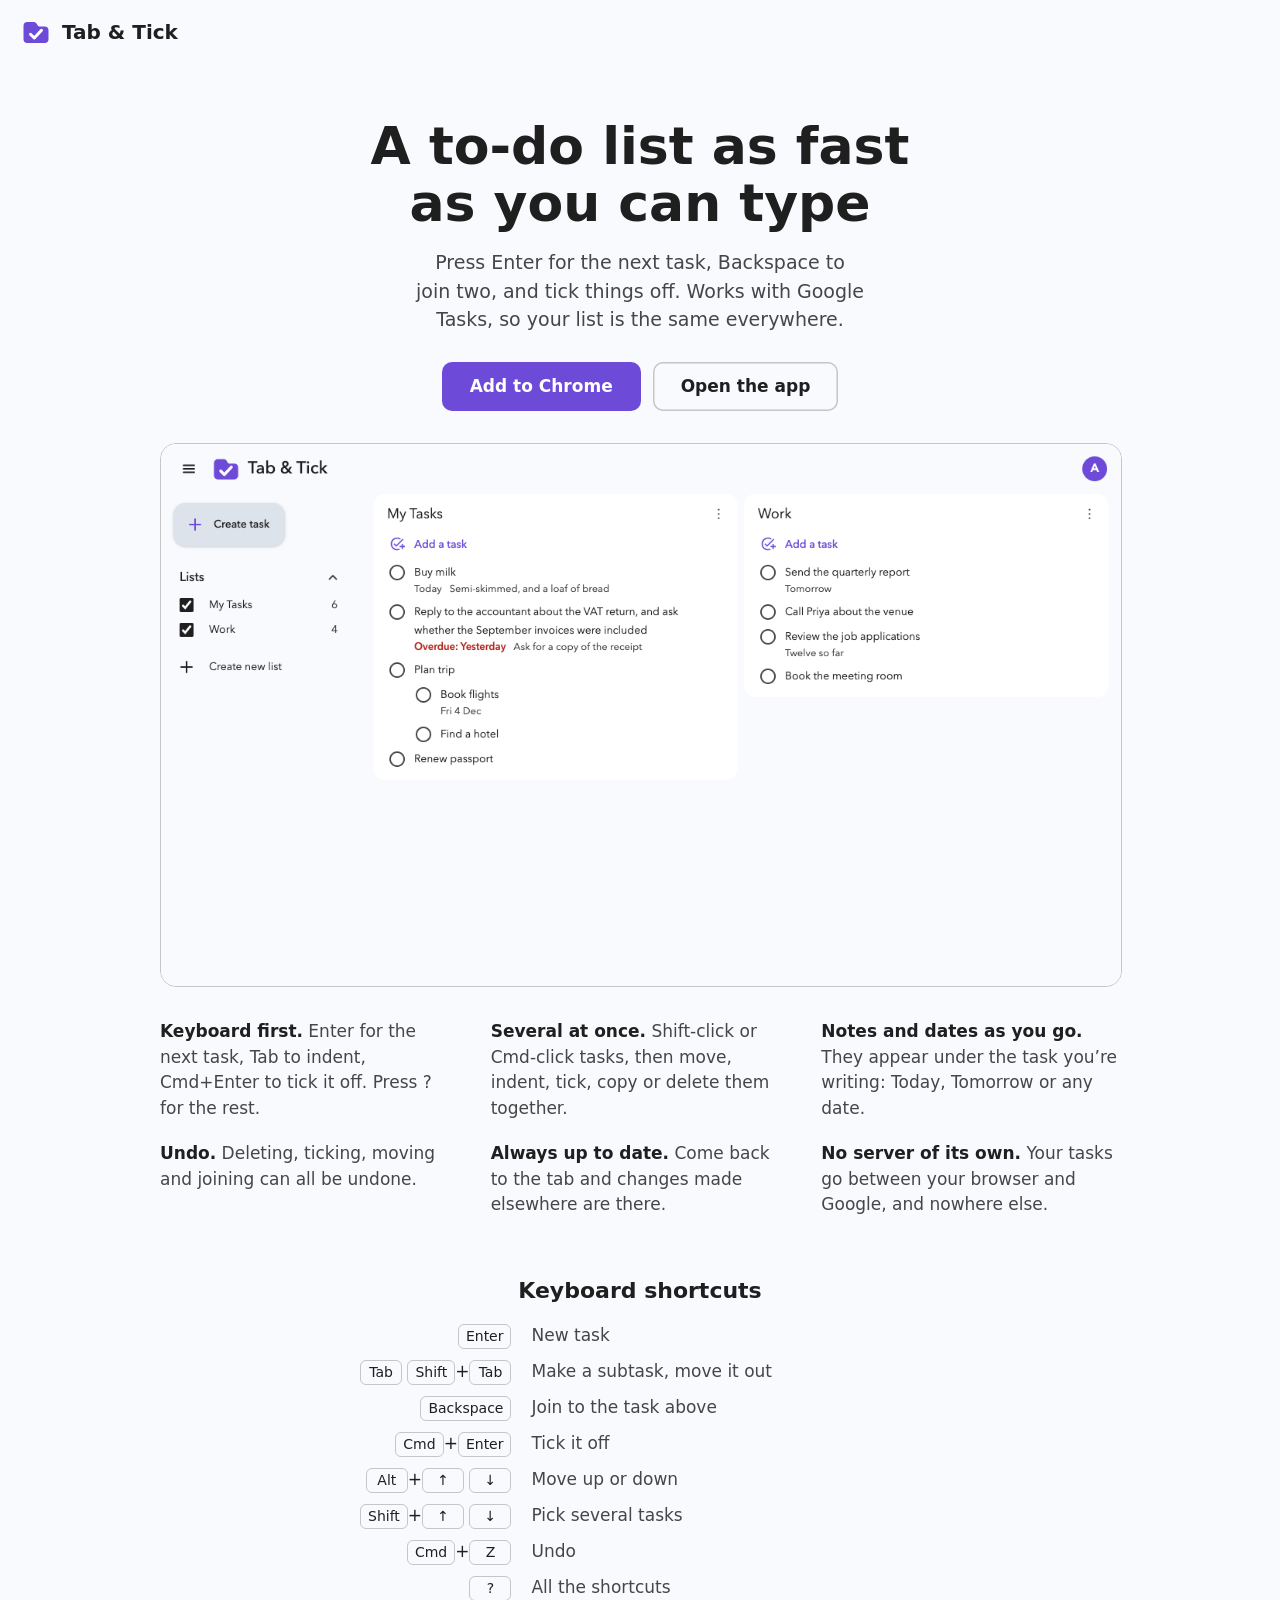
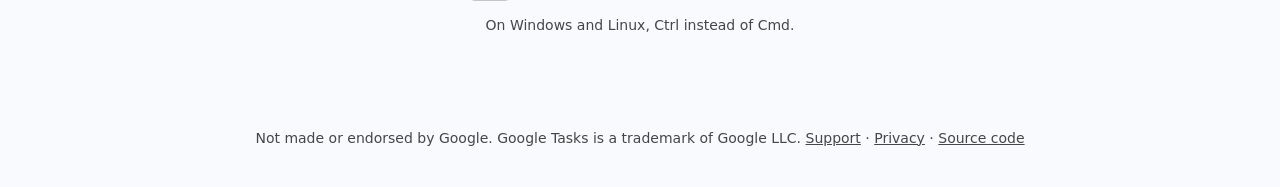
==== index.html @ 97f2c248 "A support page: how to get in touch, and answers to common questions Co-Authored-By: Claude Opus 5.5" ====
<!doctype html>
<html lang="en">
  <head>
    <meta charset="utf-8">
    <title>Tab &amp; Tick: a fast to-do list</title>
    <meta name="viewport" content="width=device-width, initial-scale=1">
    <meta name="description" content="A fast to-do list you can run from the keyboard. Works with Google Tasks.">
    <!-- Proves ownership to Google Search Console. Keep it. -->
    <meta name="google-site-verification" content="Df_vPnJvRmPOGxXecDVwT7oeNh7i-RAm7TPY_BLxTz4" />
    <!-- How a shared link looks in chats and on social sites -->
    <meta property="og:type" content="website">
    <meta property="og:site_name" content="Tab &amp; Tick">
    <meta property="og:title" content="Tab &amp; Tick: a fast to-do list">
    <meta property="og:description" content="A fast to-do list you can run from the keyboard, in your new tab. Works with Google Tasks.">
    <meta property="og:url" content="https://tabandtick.github.io/">
    <meta property="og:image" content="https://tabandtick.github.io/img/og.png">
    <meta property="og:image:width" content="1200">
    <meta property="og:image:height" content="630">
    <meta property="og:image:alt" content="Tab &amp; Tick: a to-do list as fast as you can type, beside a picture of the app.">
    <meta name="twitter:card" content="summary_large_image">
    <link rel="icon" href="icons/icon-32.png" type="image/png">
    <link rel="stylesheet" href="style.css">
  </head>
  <body>
    <header>
      <img src="icons/logo.svg" width="32" height="32" alt="">
      <span>Tab &amp; Tick</span>
    </header>

    <main>
      <h1>A to-do list as fast as you can type</h1>
      <p class="lead">Press Enter for the next task, Backspace to join two, and tick things off. Works with Google Tasks, so your list is the same everywhere.</p>
      <p class="actions"><a class="button" href="https://chromewebstore.google.com/detail/tab-tick/amidicalcieolbecimlogomhnokopigp">Add to Chrome</a> <a class="button secondary" href="/app/">Open the app</a></p>

      <!-- Light or dark to match, playing unless motion is reduced; otherwise the first frame -->
      <div class="demo">
        <video class="shot light" src="img/demo-light.mp4" poster="img/demo-light-poster.png" width="1240" height="700" muted loop playsinline preload="metadata"
          aria-label="Typing a task, pressing Enter for the next, Tab to make it a subtask, then picking two and ticking them off together."></video>
        <video class="shot dark" src="img/demo-dark.mp4" poster="img/demo-dark-poster.png" width="1240" height="700" muted loop playsinline preload="metadata"
          aria-label="Typing a task, pressing Enter for the next, Tab to make it a subtask, then picking two and ticking them off together."></video>
      </div>
      <script>
        if (!matchMedia('(prefers-reduced-motion: reduce)').matches) {
          document.querySelectorAll('.demo video').forEach(function (video) {
            if (video.offsetParent) video.play().catch(function () {});
          });
        }
      </script>

      <ul>
        <li><strong>Keyboard first.</strong> Enter for the next task, Tab to indent, Cmd+Enter to tick it off. Press ? for the rest.</li>
        <li><strong>Several at once.</strong> Shift-click or Cmd-click tasks, then move, indent, tick, copy or delete them together.</li>
        <li><strong>Notes and dates as you go.</strong> They appear under the task you&rsquo;re writing: Today, Tomorrow or any date.</li>
        <li><strong>Undo.</strong> Deleting, ticking, moving and joining can all be undone.</li>
        <li><strong>Always up to date.</strong> Come back to the tab and changes made elsewhere are there.</li>
        <li><strong>No server of its own.</strong> Your tasks go between your browser and Google, and nowhere else.</li>
      </ul>

      <section class="keys">
        <h2>Keyboard shortcuts</h2>
        <dl>
          <dt><kbd>Enter</kbd></dt><dd>New task</dd>
          <dt><kbd>Tab</kbd> <kbd>Shift</kbd>+<kbd>Tab</kbd></dt><dd>Make a subtask, move it out</dd>
          <dt><kbd>Backspace</kbd></dt><dd>Join to the task above</dd>
          <dt><kbd>Cmd</kbd>+<kbd>Enter</kbd></dt><dd>Tick it off</dd>
          <dt><kbd>Alt</kbd>+<kbd>&uarr;</kbd> <kbd>&darr;</kbd></dt><dd>Move up or down</dd>
          <dt><kbd>Shift</kbd>+<kbd>&uarr;</kbd> <kbd>&darr;</kbd></dt><dd>Pick several tasks</dd>
          <dt><kbd>Cmd</kbd>+<kbd>Z</kbd></dt><dd>Undo</dd>
          <dt><kbd>?</kbd></dt><dd>All the shortcuts</dd>
        </dl>
        <p>On Windows and Linux, Ctrl instead of Cmd.</p>
      </section>
    </main>

    <footer>
      <p>Not made or endorsed by Google. Google Tasks is a trademark of Google LLC. <a href="/support/">Support</a> &middot; <a href="/privacy/">Privacy</a> &middot; <a href="https://github.com/tabandtick/app">Source code</a></p>
    </footer>
  </body>
</html>
---- style.css ----
:root {
  --page: #f8fafd;
  --text: #1f1f1f;
  --muted: #444746;
  --line: #c4c7c5;
  --accent: #6d4bd8;
  --on-accent: #fff;
  color-scheme: light dark;
}

@media (prefers-color-scheme: dark) {
  :root {
    --page: #1b1b1b;
    --text: #e3e3e3;
    --muted: #c4c7c5;
    --line: #444746;
    --accent: #bea8fa;
    --on-accent: #131314;
  }
}

body {
  margin: 0;
  background: var(--page);
  color: var(--text);
  font: 17px/1.5 "Avenir Next", Avenir, "Segoe UI", system-ui, sans-serif;
}

header {
  display: flex;
  align-items: center;
  gap: 10px;
  padding: 16px 20px;
  font-size: 20px;
  font-weight: 600;
}

main {
  max-width: 960px;
  margin: 0 auto;
  padding: 6vh 20px 40px;
  text-align: center;
}

h1 {
  margin: 0 0 16px;
  font-size: clamp(32px, 6vw, 52px);
  line-height: 1.1;
  text-wrap: balance;
}

.lead {
  max-width: 600px;
  margin: 0 auto 28px;
  color: var(--muted);
  font-size: 19px;
  text-wrap: balance;
}

.button {
  display: inline-block;
  padding: 12px 28px;
  border-radius: 10px;
  background: var(--accent);
  color: var(--on-accent);
  font-weight: 600;
  text-decoration: none;
}

.actions {
  display: flex;
  flex-wrap: wrap;
  justify-content: center;
  gap: 12px;
}

.button.secondary {
  background: none;
  color: var(--text);
  box-shadow: inset 0 0 0 1.5px var(--line);
}

.button:focus-visible {
  outline: 2px solid var(--text);
  outline-offset: 3px;
}

.demo .dark {
  display: none;
}

@media (prefers-color-scheme: dark) {
  .demo .light {
    display: none;
  }

  .demo .dark {
    display: block;
  }
}

.shot {
  display: block;
  width: 100%;
  height: auto;
  margin: 32px 0;
  border: 1px solid var(--line);
  border-radius: 16px;
}

ul {
  display: grid;
  grid-template-columns: repeat(auto-fit, minmax(280px, 1fr));
  gap: 20px 32px;
  margin: 0;
  padding: 0;
  list-style: none;
  text-align: left;
}

li {
  color: var(--muted);
}

strong {
  color: var(--text);
}

.keys {
  max-width: 560px;
  margin: 56px auto 0;
}

.keys h2 {
  margin: 0 0 16px;
  font-size: 22px;
}

.keys dl {
  display: grid;
  grid-template-columns: max-content 1fr;
  gap: 10px 20px;
  margin: 0;
  text-align: left;
}

.keys dt {
  text-align: right;
  white-space: nowrap;
}

.keys dd {
  margin: 0;
  color: var(--muted);
}

.keys p {
  color: var(--muted);
  font-size: 14px;
}

kbd {
  display: inline-block;
  min-width: 26px;
  padding: 1px 7px;
  border: 1px solid var(--line);
  border-radius: 6px;
  font: inherit;
  font-size: 14px;
  text-align: center;
}

footer {
  padding: 24px 20px;
  color: var(--muted);
  font-size: 14px;
  text-align: center;
}

footer a {
  color: inherit;
}

.home {
  display: flex;
  align-items: center;
  gap: 10px;
  color: inherit;
  text-decoration: none;
}

.text {
  max-width: 680px;
  text-align: left;
}

.text h2 {
  margin: 28px 0 6px;
  font-size: 20px;
}

.text p {
  margin: 0 0 12px;
}

.text a {
  color: var(--accent);
}

.text .plain {
  display: block;
  margin: 0 0 12px;
  padding-left: 20px;
  list-style: disc;
}

.text li {
  color: inherit;
}
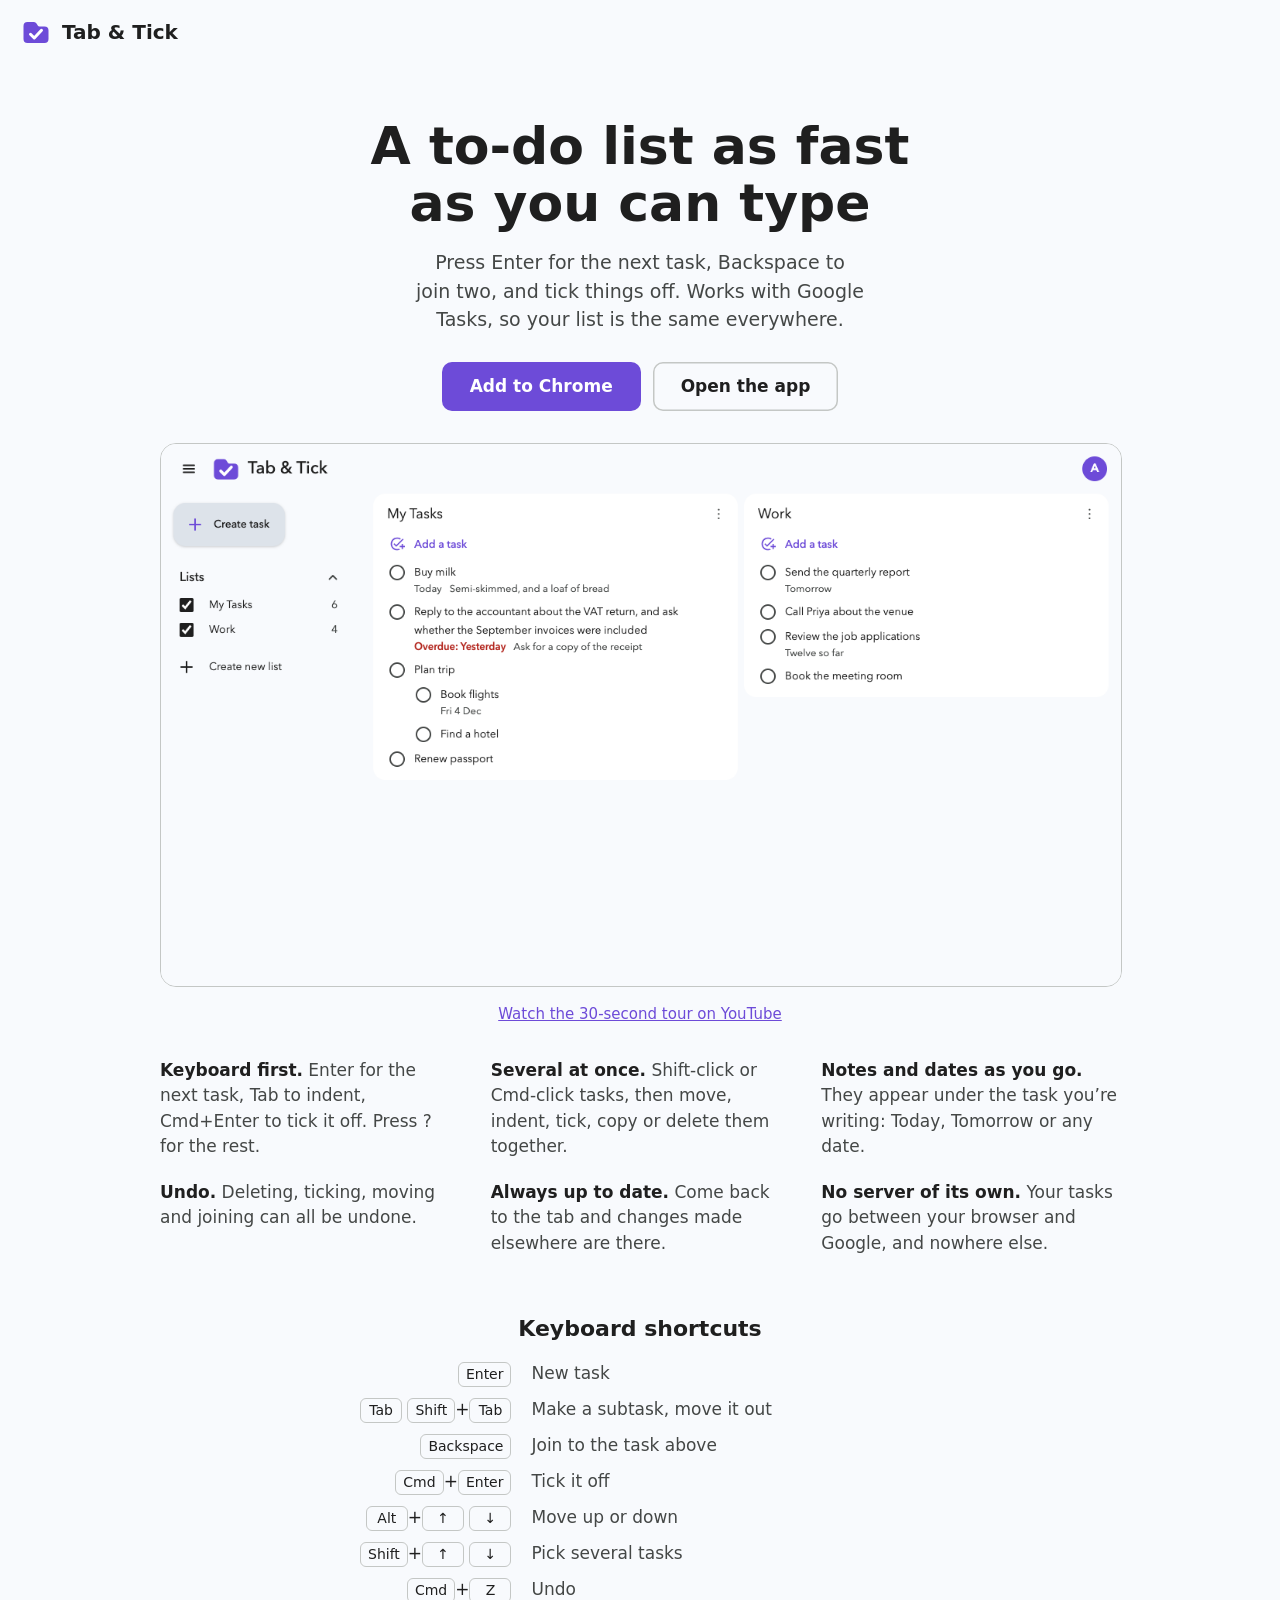
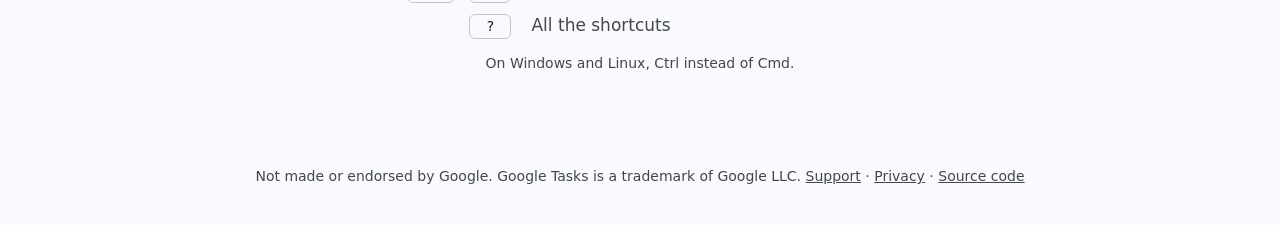
==== commit e4a5b1a3: "Link to the 30-second tour on YouTube Co-Authored-By: Claude Opus 5.5 <noreply@anthropic.com>" ====
--- a/index.html
+++ b/index.html
@@ -39,6 +39,7 @@
         <video class="shot dark" src="img/demo-dark.mp4" poster="img/demo-dark-poster.png" width="1240" height="700" muted loop playsinline preload="metadata"
           aria-label="Typing a task, pressing Enter for the next, Tab to make it a subtask, then picking two and ticking them off together."></video>
       </div>
+      <p class="tour"><a href="https://youtu.be/UCv6D4r0mHY">Watch the 30-second tour on YouTube</a></p>
       <script>
         if (!matchMedia('(prefers-reduced-motion: reduce)').matches) {
           document.querySelectorAll('.demo video').forEach(function (video) {
--- a/style.css
+++ b/style.css
@@ -126,6 +126,15 @@
   color: var(--text);
 }
 
+.tour {
+  margin: -16px 0 32px;
+  font-size: 15px;
+}
+
+.tour a {
+  color: var(--accent);
+}
+
 .keys {
   max-width: 560px;
   margin: 56px auto 0;
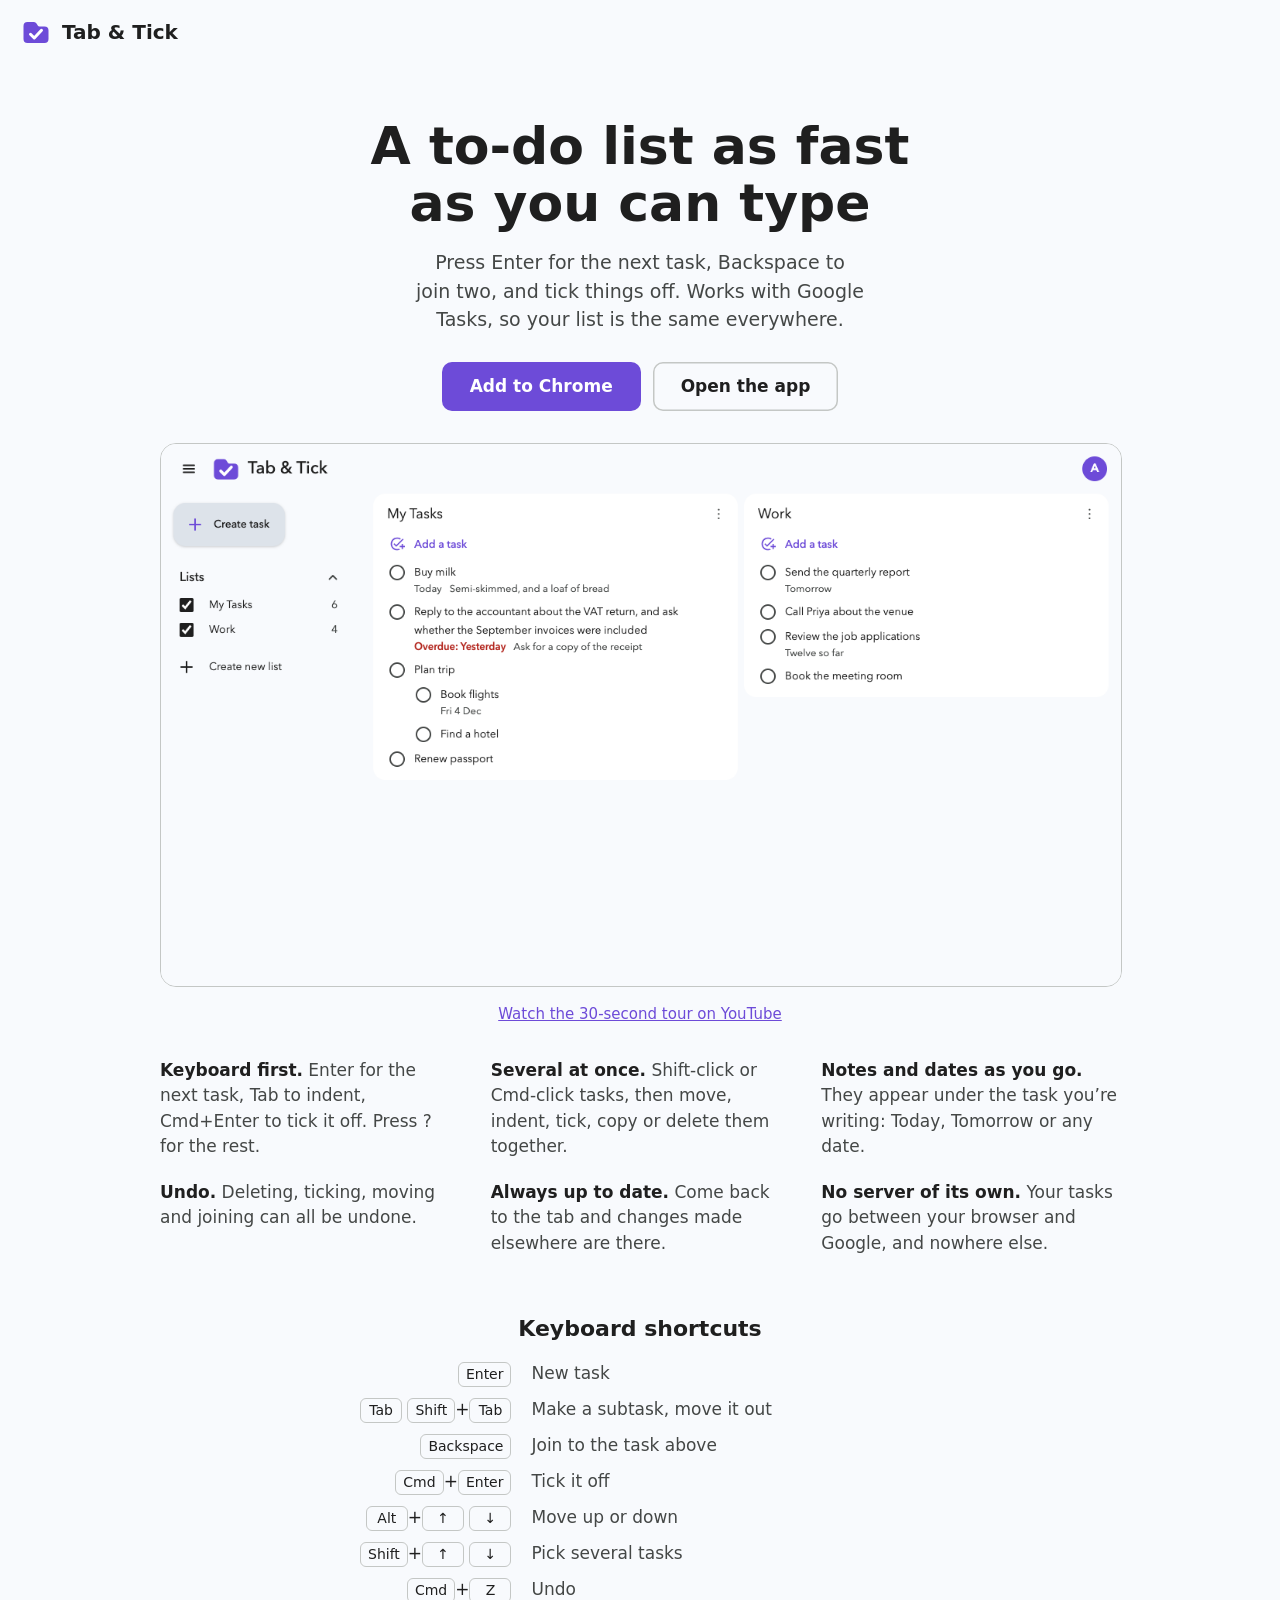
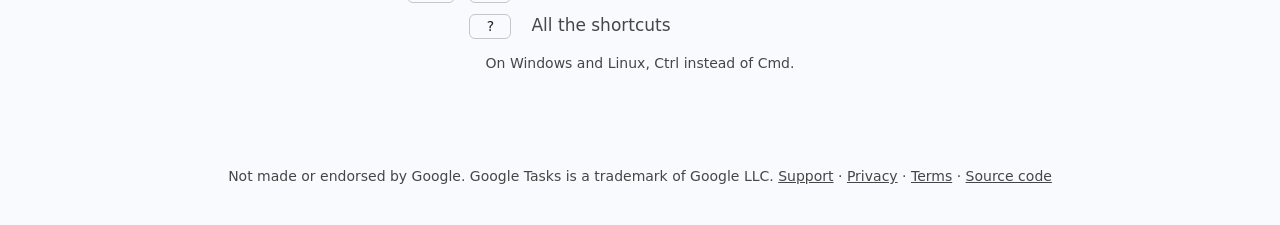
==== commit 9e8d4a2b: "A terms page, linked from the footer Co-Authored-By: Claude Opus 5.5 <noreply@anthropic.com>" ====
--- a/index.html
+++ b/index.html
@@ -74,7 +74,7 @@
     </main>
 
     <footer>
-      <p>Not made or endorsed by Google. Google Tasks is a trademark of Google LLC. <a href="/support/">Support</a> &middot; <a href="/privacy/">Privacy</a> &middot; <a href="https://github.com/tabandtick/app">Source code</a></p>
+      <p>Not made or endorsed by Google. Google Tasks is a trademark of Google LLC. <a href="/support/">Support</a> &middot; <a href="/privacy/">Privacy</a> &middot; <a href="/terms/">Terms</a> &middot; <a href="https://github.com/tabandtick/app">Source code</a></p>
     </footer>
   </body>
 </html>
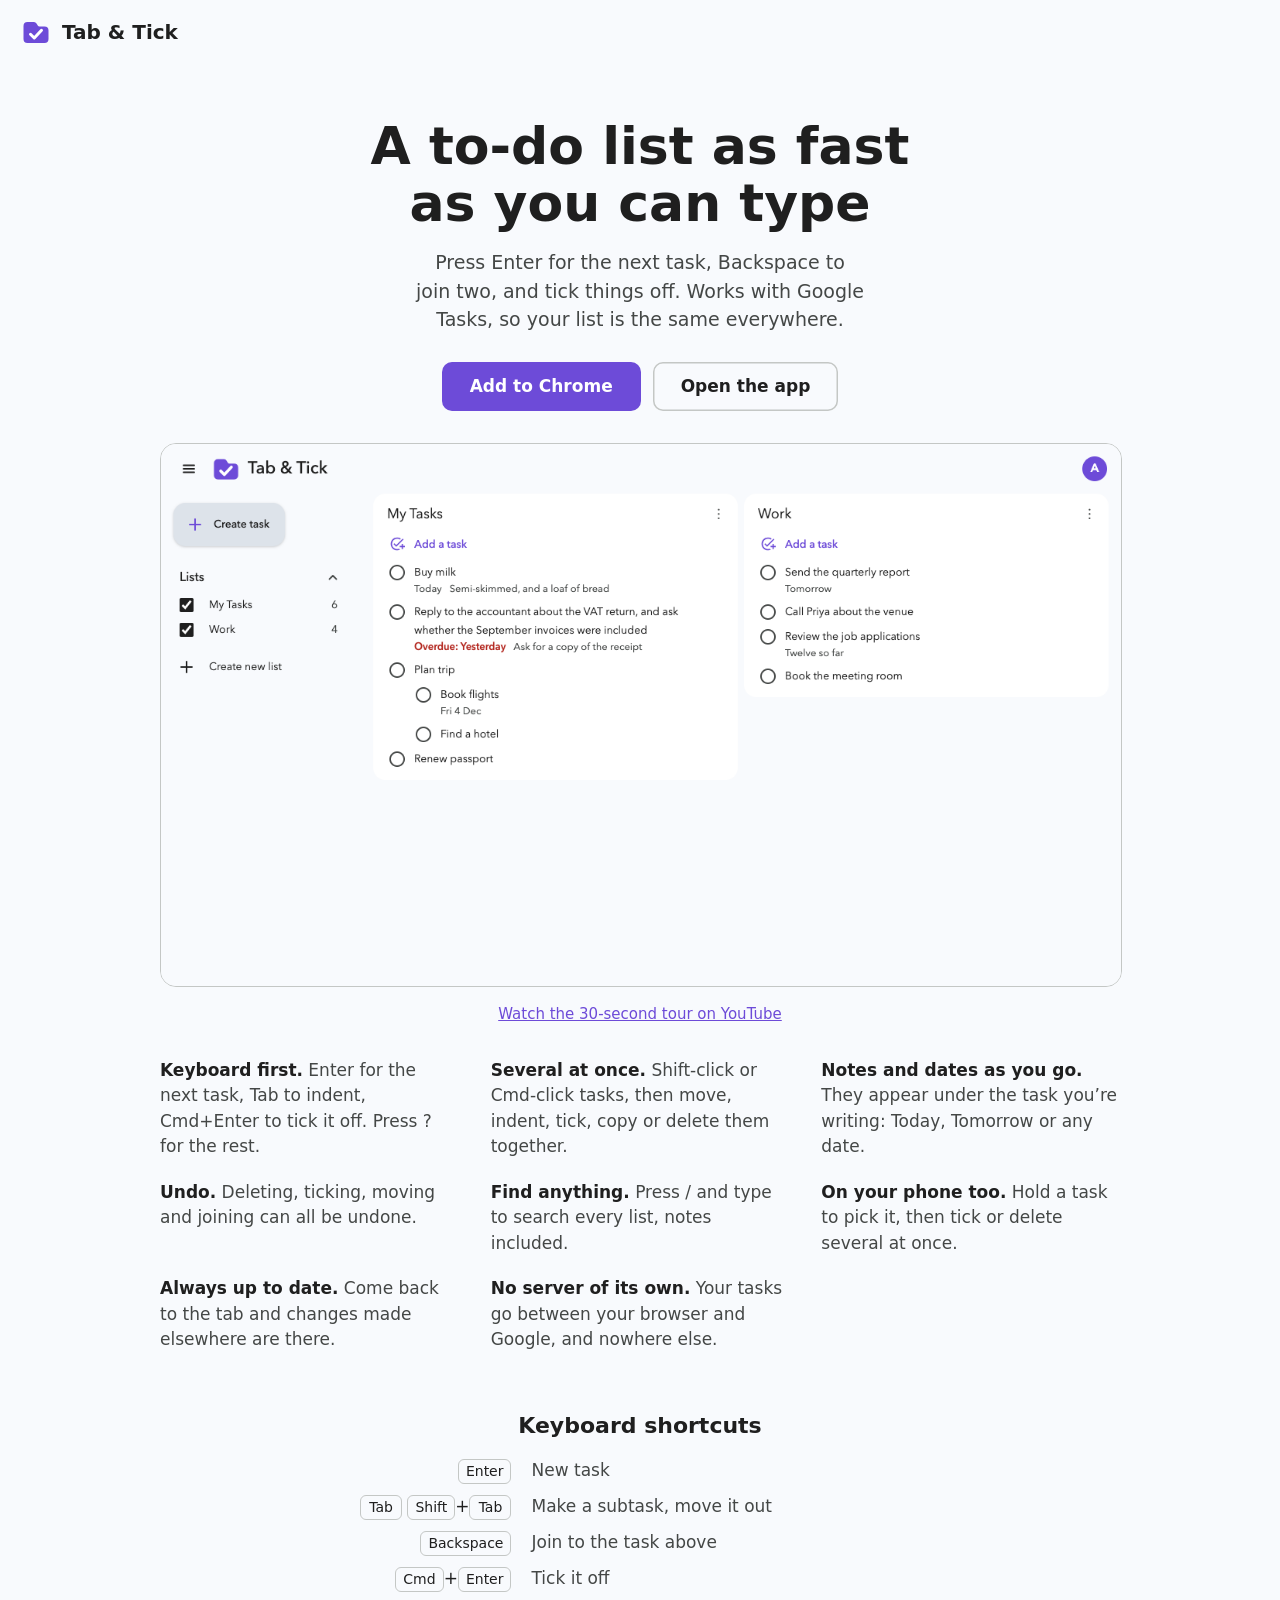
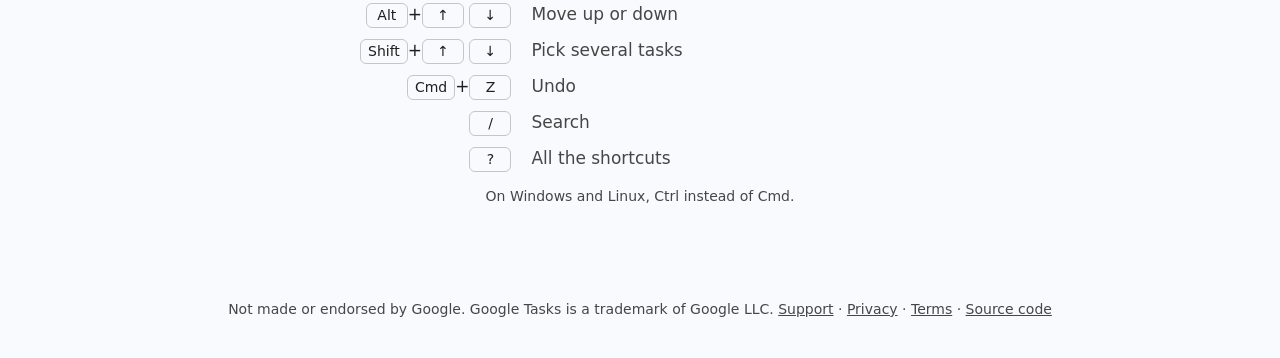
==== commit f081a55f: "Mention search and phones on the landing and support pages Co-Authored-By: Claude Opus 5.5 <noreply@" ====
--- a/index.html
+++ b/index.html
@@ -53,6 +53,8 @@
         <li><strong>Several at once.</strong> Shift-click or Cmd-click tasks, then move, indent, tick, copy or delete them together.</li>
         <li><strong>Notes and dates as you go.</strong> They appear under the task you&rsquo;re writing: Today, Tomorrow or any date.</li>
         <li><strong>Undo.</strong> Deleting, ticking, moving and joining can all be undone.</li>
+        <li><strong>Find anything.</strong> Press / and type to search every list, notes included.</li>
+        <li><strong>On your phone too.</strong> Hold a task to pick it, then tick or delete several at once.</li>
         <li><strong>Always up to date.</strong> Come back to the tab and changes made elsewhere are there.</li>
         <li><strong>No server of its own.</strong> Your tasks go between your browser and Google, and nowhere else.</li>
       </ul>
@@ -67,6 +69,7 @@
           <dt><kbd>Alt</kbd>+<kbd>&uarr;</kbd> <kbd>&darr;</kbd></dt><dd>Move up or down</dd>
           <dt><kbd>Shift</kbd>+<kbd>&uarr;</kbd> <kbd>&darr;</kbd></dt><dd>Pick several tasks</dd>
           <dt><kbd>Cmd</kbd>+<kbd>Z</kbd></dt><dd>Undo</dd>
+          <dt><kbd>/</kbd></dt><dd>Search</dd>
           <dt><kbd>?</kbd></dt><dd>All the shortcuts</dd>
         </dl>
         <p>On Windows and Linux, Ctrl instead of Cmd.</p>
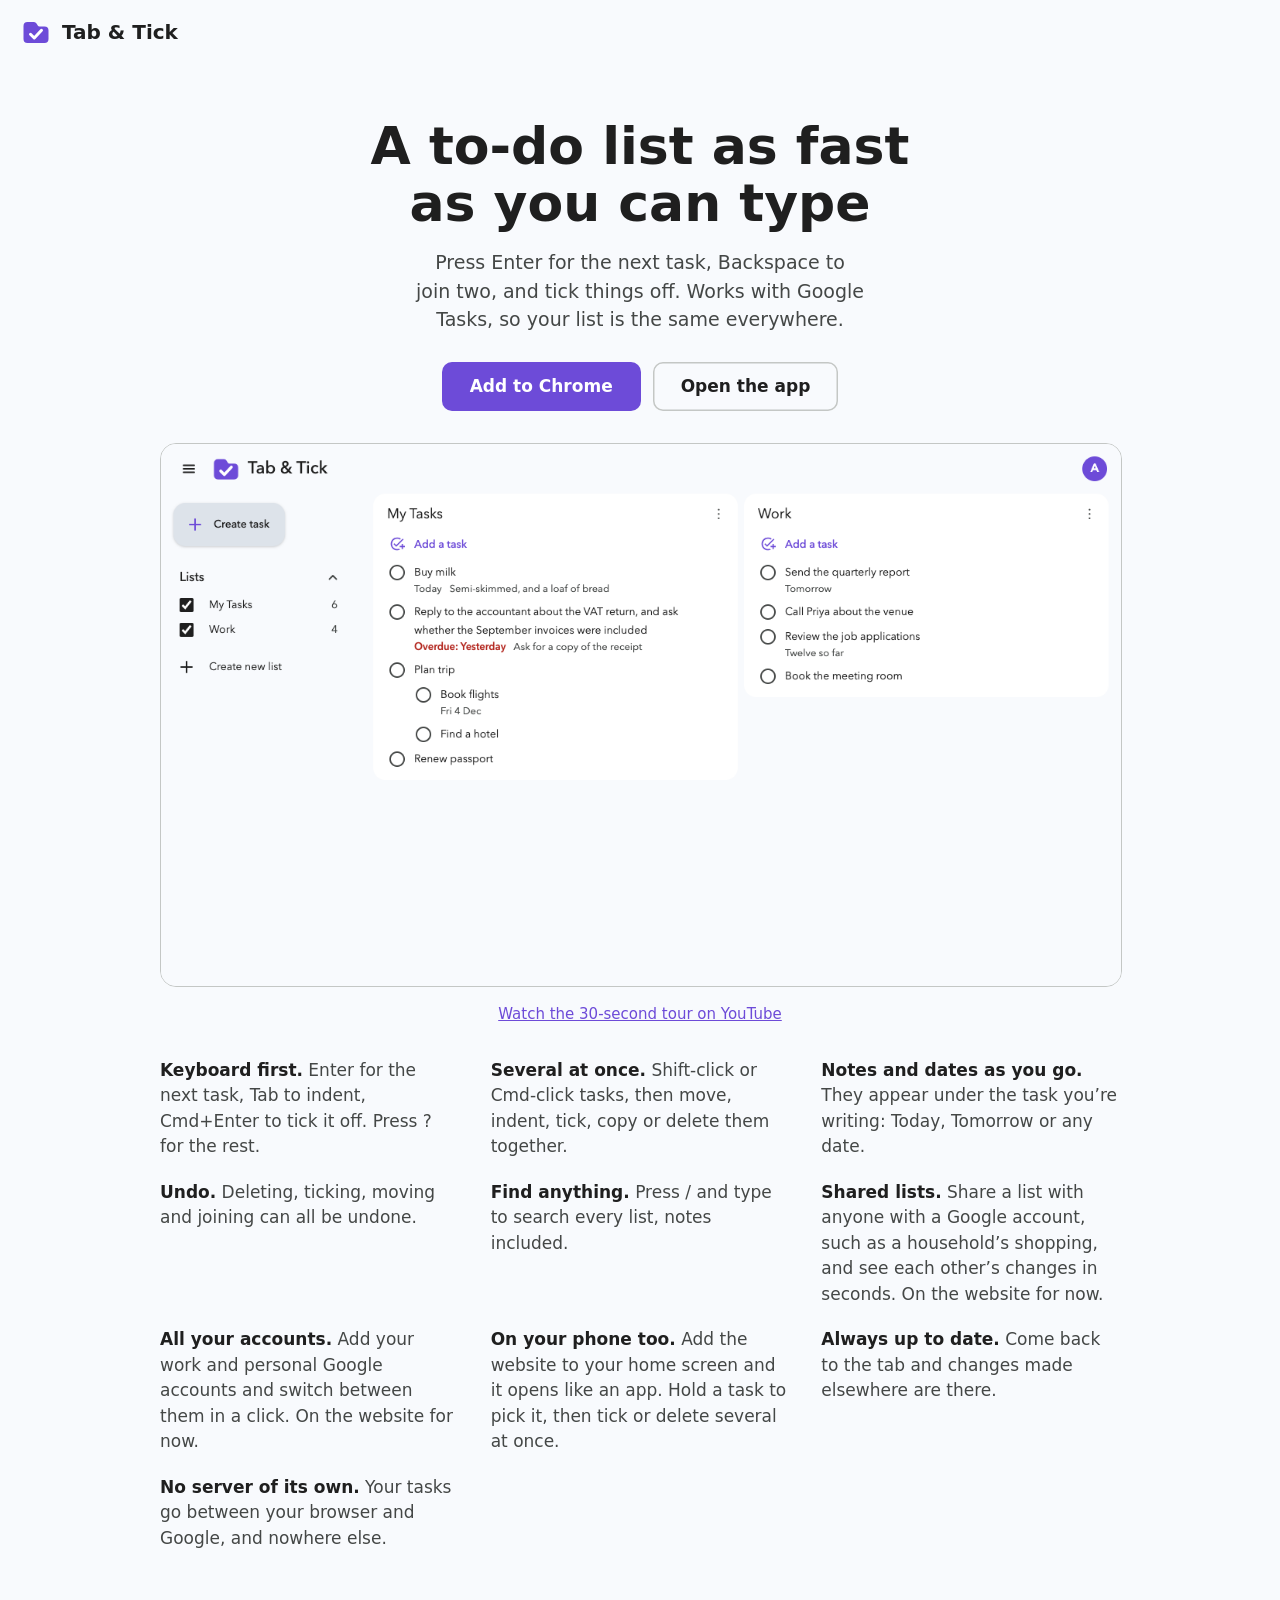
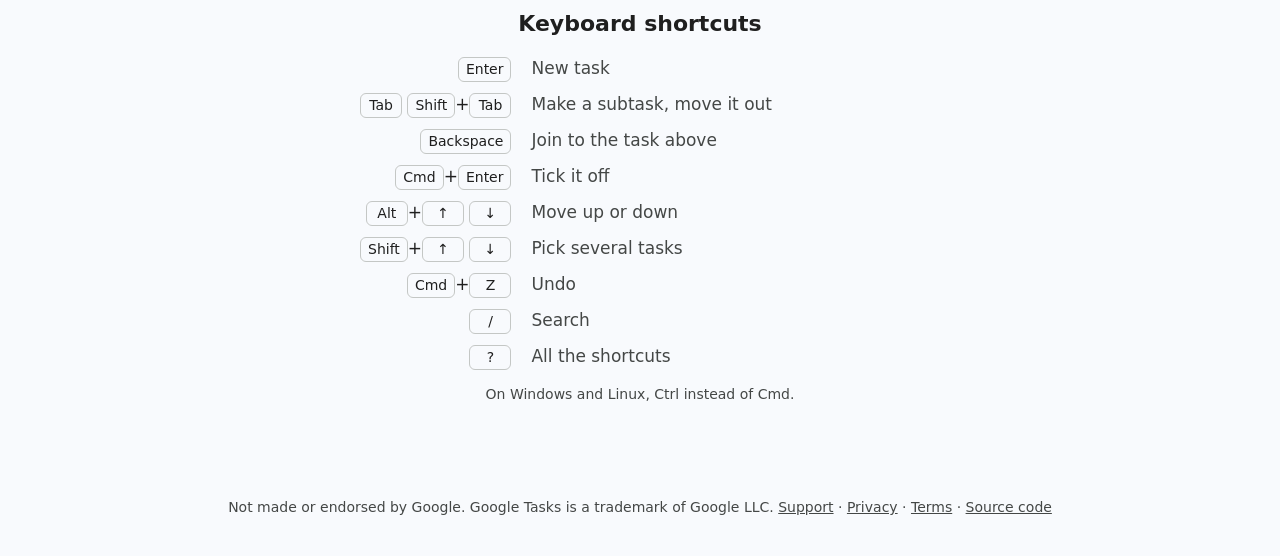
==== commit 5fde133a: "Landing page: shared lists, several accounts, and the phone's home screen Co-Authored-By: Claude Opu" ====
--- a/index.html
+++ b/index.html
@@ -54,7 +54,9 @@
         <li><strong>Notes and dates as you go.</strong> They appear under the task you&rsquo;re writing: Today, Tomorrow or any date.</li>
         <li><strong>Undo.</strong> Deleting, ticking, moving and joining can all be undone.</li>
         <li><strong>Find anything.</strong> Press / and type to search every list, notes included.</li>
-        <li><strong>On your phone too.</strong> Hold a task to pick it, then tick or delete several at once.</li>
+        <li><strong>Shared lists.</strong> Share a list with anyone with a Google account, such as a household&rsquo;s shopping, and see each other&rsquo;s changes in seconds. On the website for now.</li>
+        <li><strong>All your accounts.</strong> Add your work and personal Google accounts and switch between them in a click. On the website for now.</li>
+        <li><strong>On your phone too.</strong> Add the website to your home screen and it opens like an app. Hold a task to pick it, then tick or delete several at once.</li>
         <li><strong>Always up to date.</strong> Come back to the tab and changes made elsewhere are there.</li>
         <li><strong>No server of its own.</strong> Your tasks go between your browser and Google, and nowhere else.</li>
       </ul>
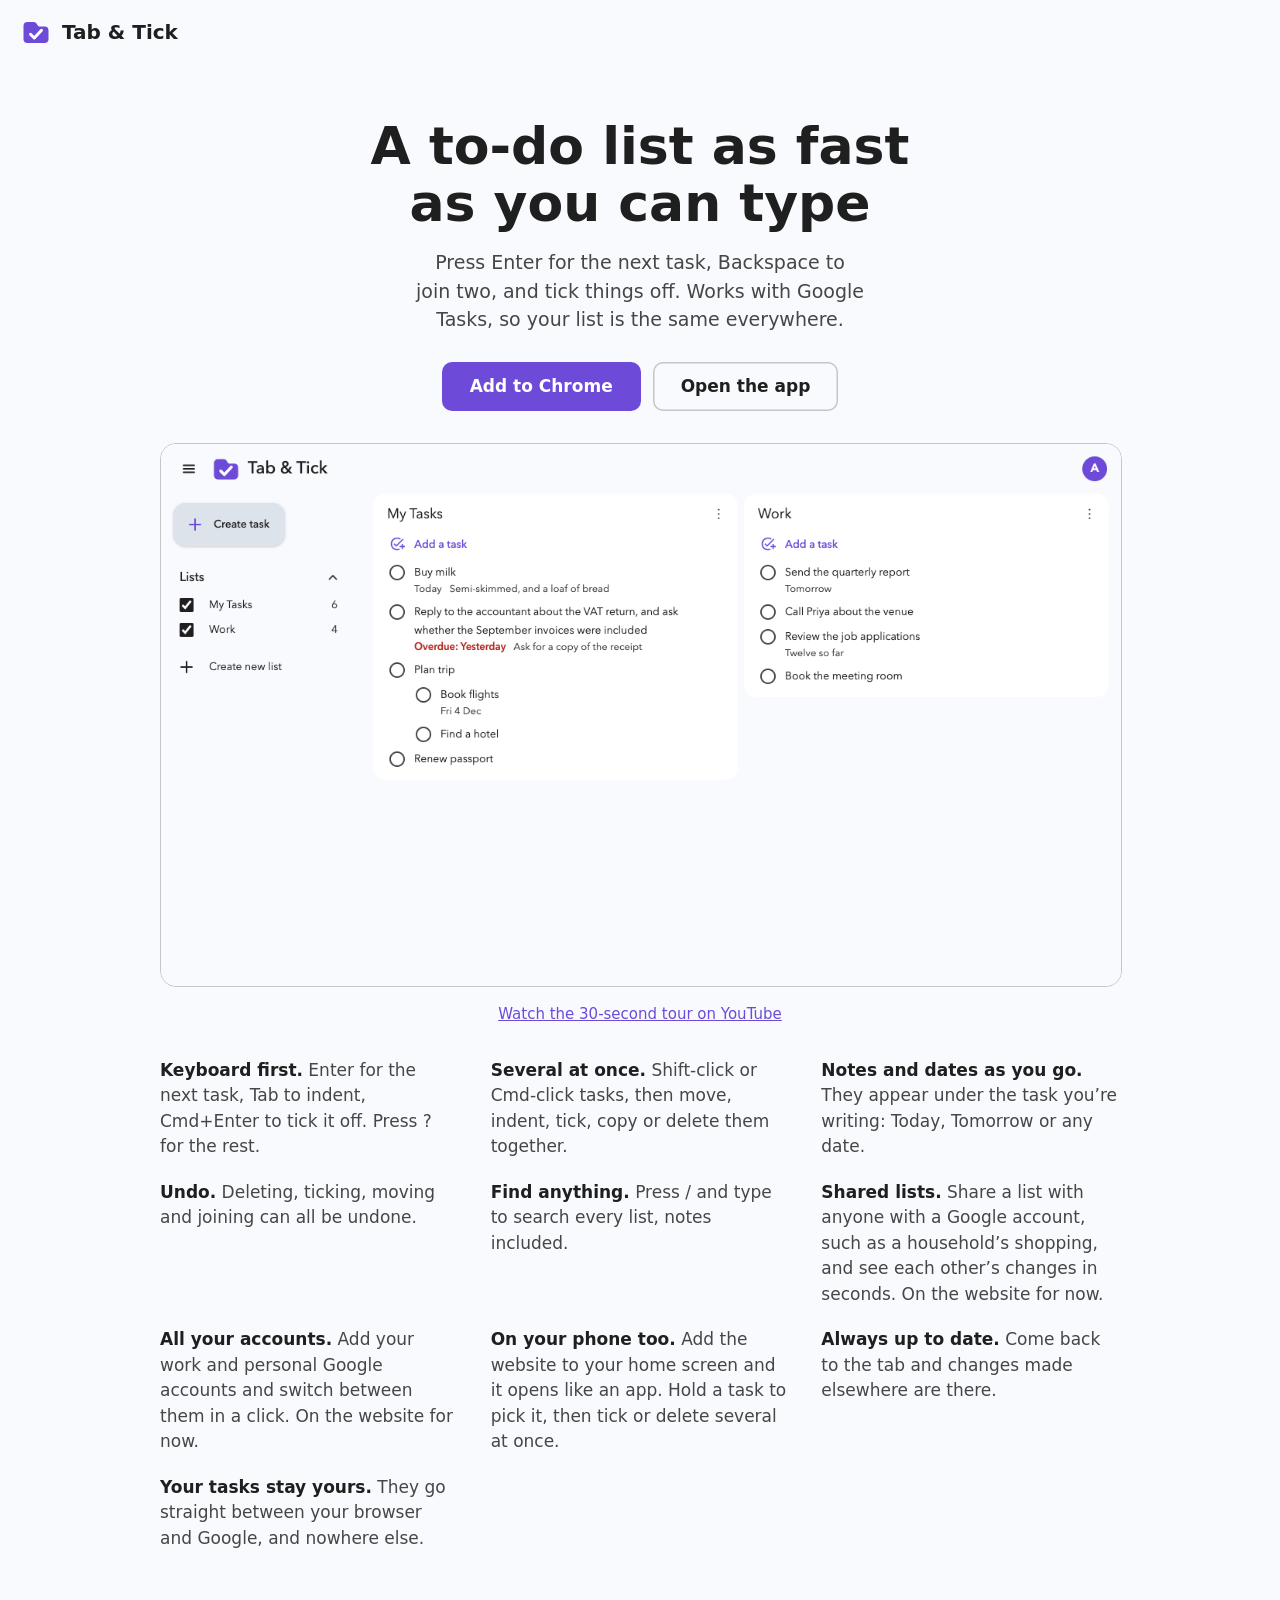
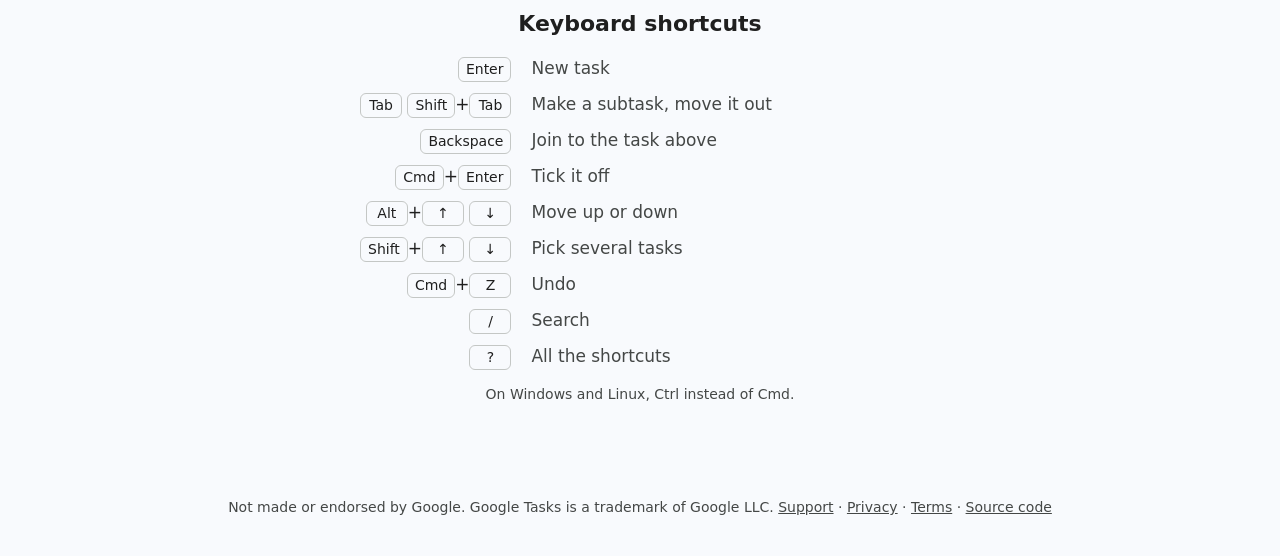
==== commit 9c5af9af: "Privacy: what the server keeps to keep you logged in, and who's responsible Tab & Tick's server (Sup" ====
--- a/index.html
+++ b/index.html
@@ -58,7 +58,7 @@
         <li><strong>All your accounts.</strong> Add your work and personal Google accounts and switch between them in a click. On the website for now.</li>
         <li><strong>On your phone too.</strong> Add the website to your home screen and it opens like an app. Hold a task to pick it, then tick or delete several at once.</li>
         <li><strong>Always up to date.</strong> Come back to the tab and changes made elsewhere are there.</li>
-        <li><strong>No server of its own.</strong> Your tasks go between your browser and Google, and nowhere else.</li>
+        <li><strong>Your tasks stay yours.</strong> They go straight between your browser and Google, and nowhere else.</li>
       </ul>
 
       <section class="keys">
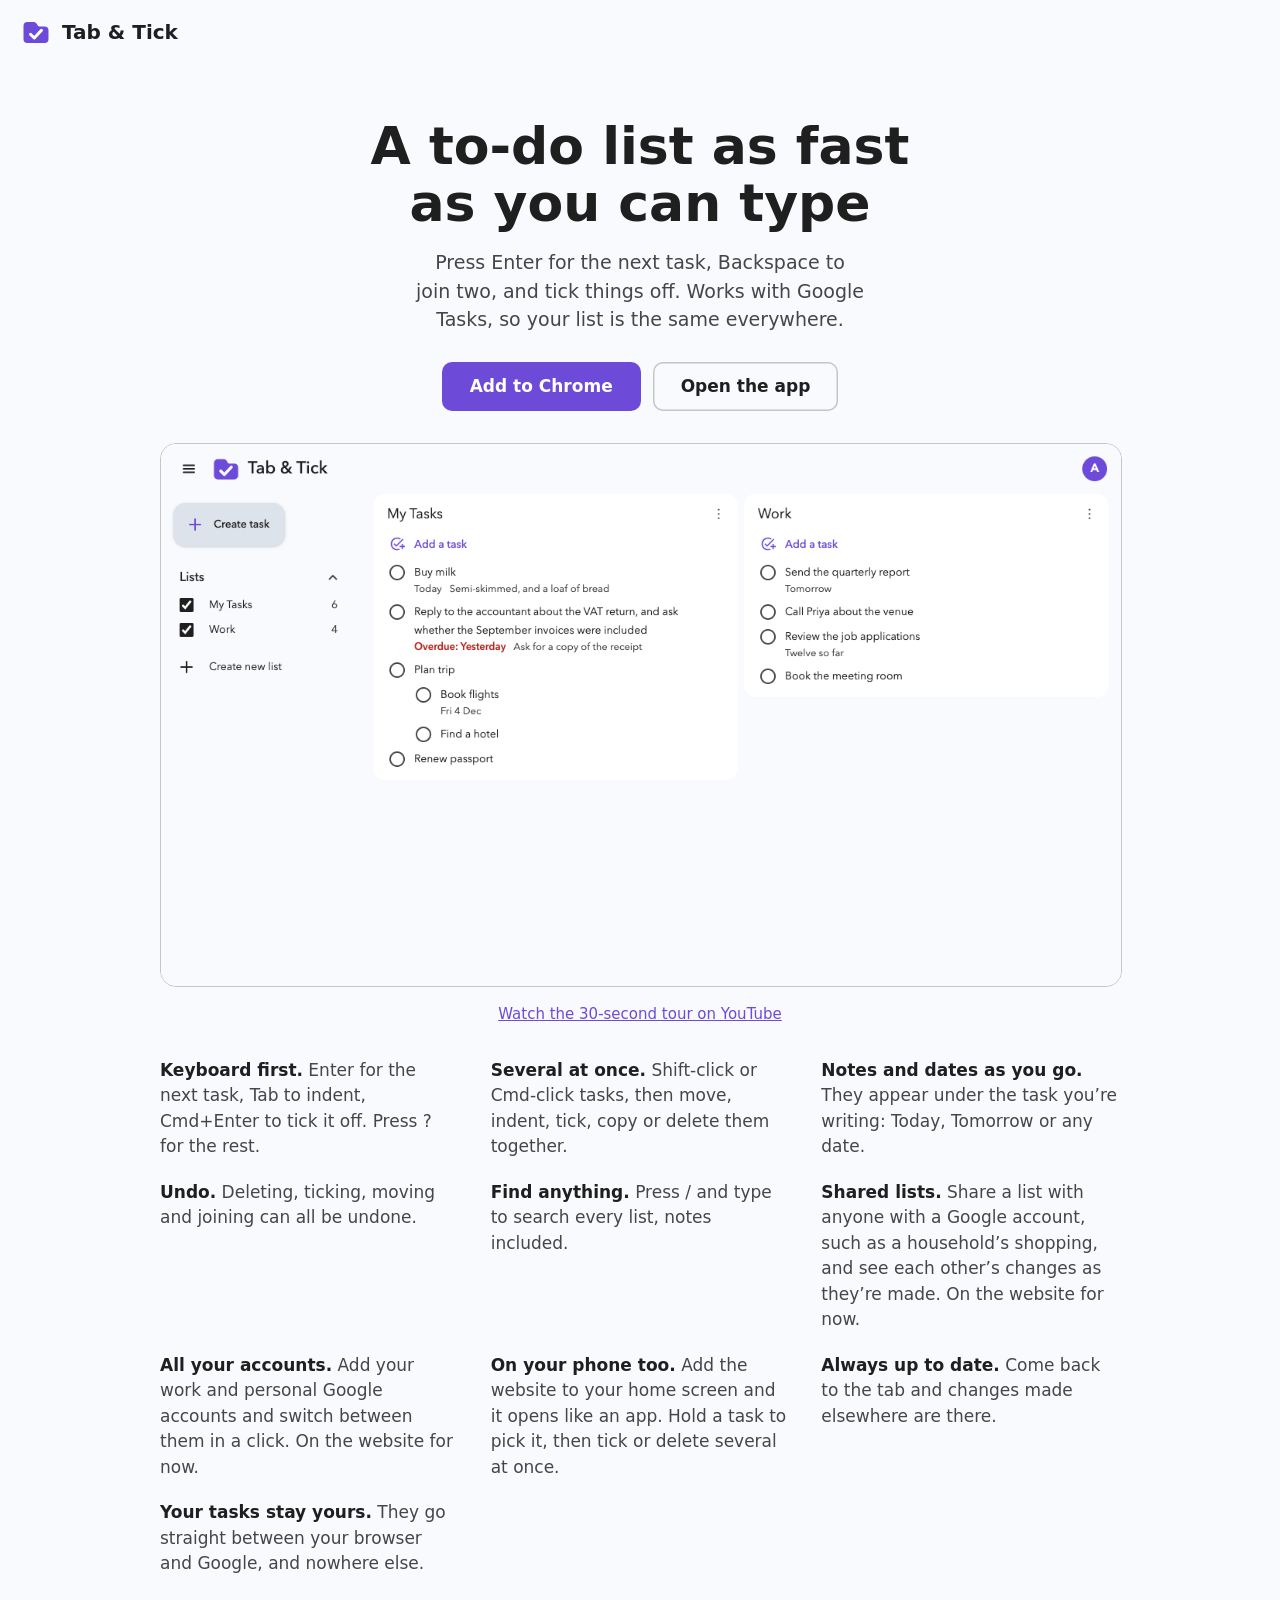
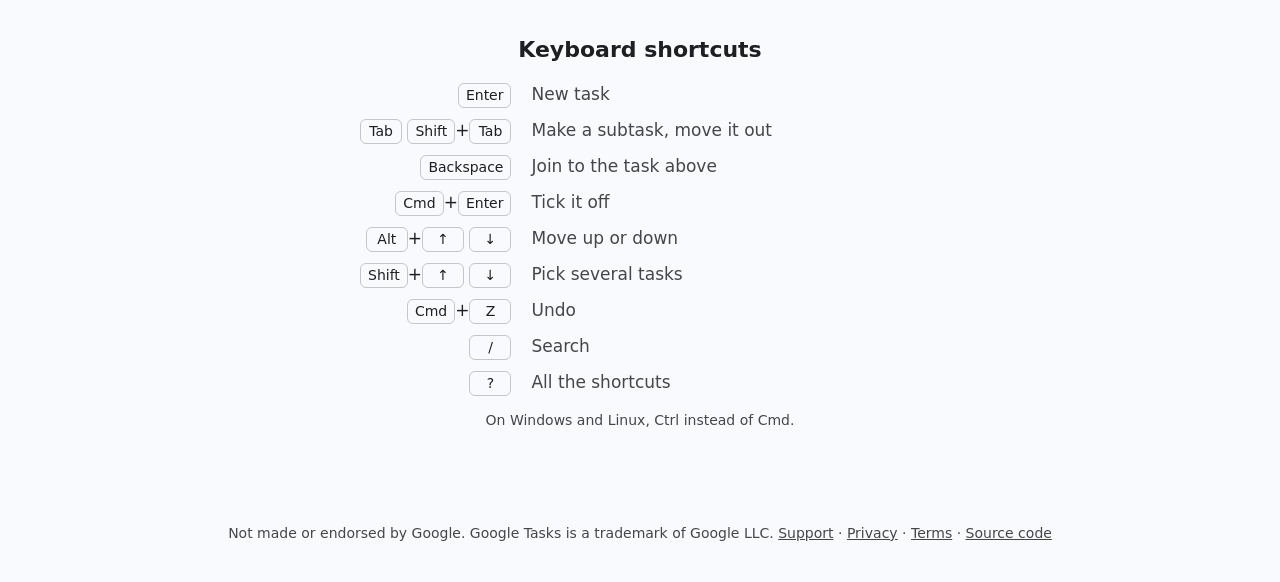
==== commit e7ea6f1c: "Privacy and support: shared lists kept on Tab & Tick's server Co-Authored-By: Claude Opus 5.5 <norep" ====
--- a/index.html
+++ b/index.html
@@ -54,7 +54,7 @@
         <li><strong>Notes and dates as you go.</strong> They appear under the task you&rsquo;re writing: Today, Tomorrow or any date.</li>
         <li><strong>Undo.</strong> Deleting, ticking, moving and joining can all be undone.</li>
         <li><strong>Find anything.</strong> Press / and type to search every list, notes included.</li>
-        <li><strong>Shared lists.</strong> Share a list with anyone with a Google account, such as a household&rsquo;s shopping, and see each other&rsquo;s changes in seconds. On the website for now.</li>
+        <li><strong>Shared lists.</strong> Share a list with anyone with a Google account, such as a household&rsquo;s shopping, and see each other&rsquo;s changes as they&rsquo;re made. On the website for now.</li>
         <li><strong>All your accounts.</strong> Add your work and personal Google accounts and switch between them in a click. On the website for now.</li>
         <li><strong>On your phone too.</strong> Add the website to your home screen and it opens like an app. Hold a task to pick it, then tick or delete several at once.</li>
         <li><strong>Always up to date.</strong> Come back to the tab and changes made elsewhere are there.</li>
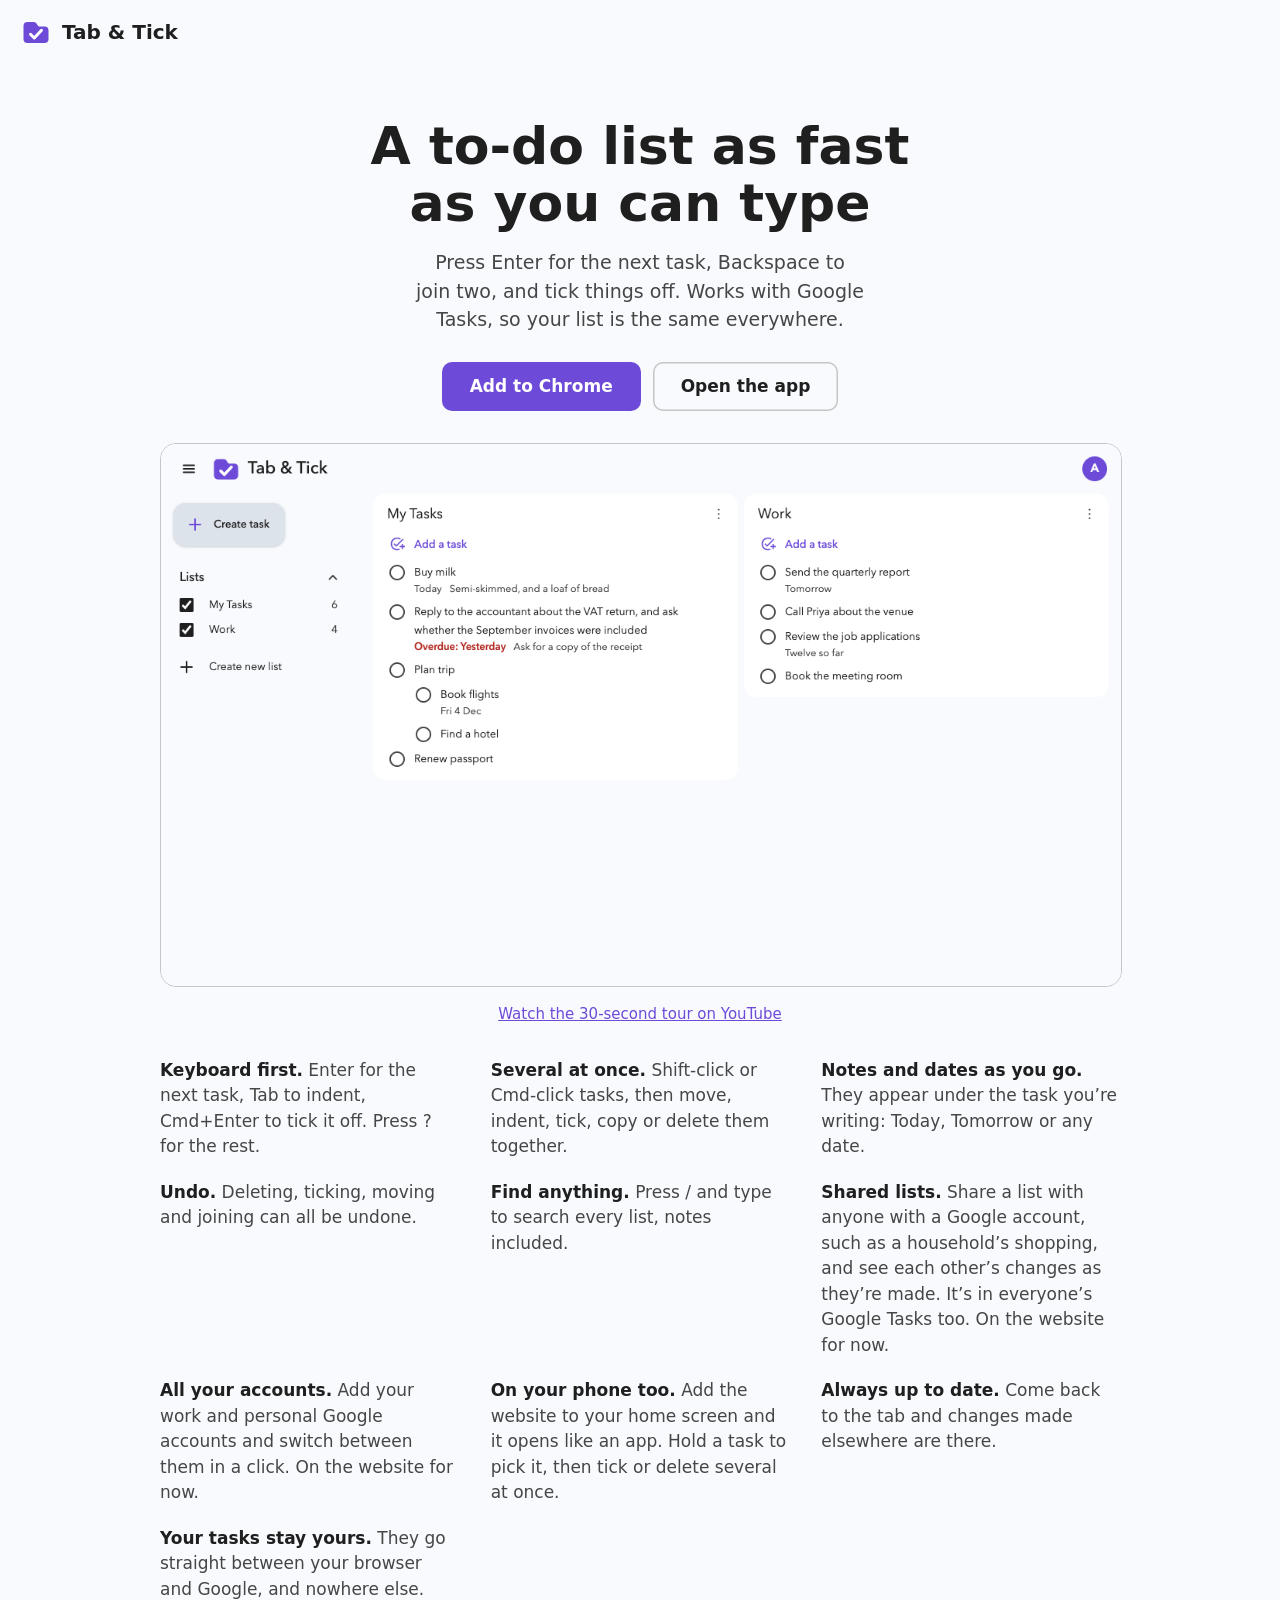
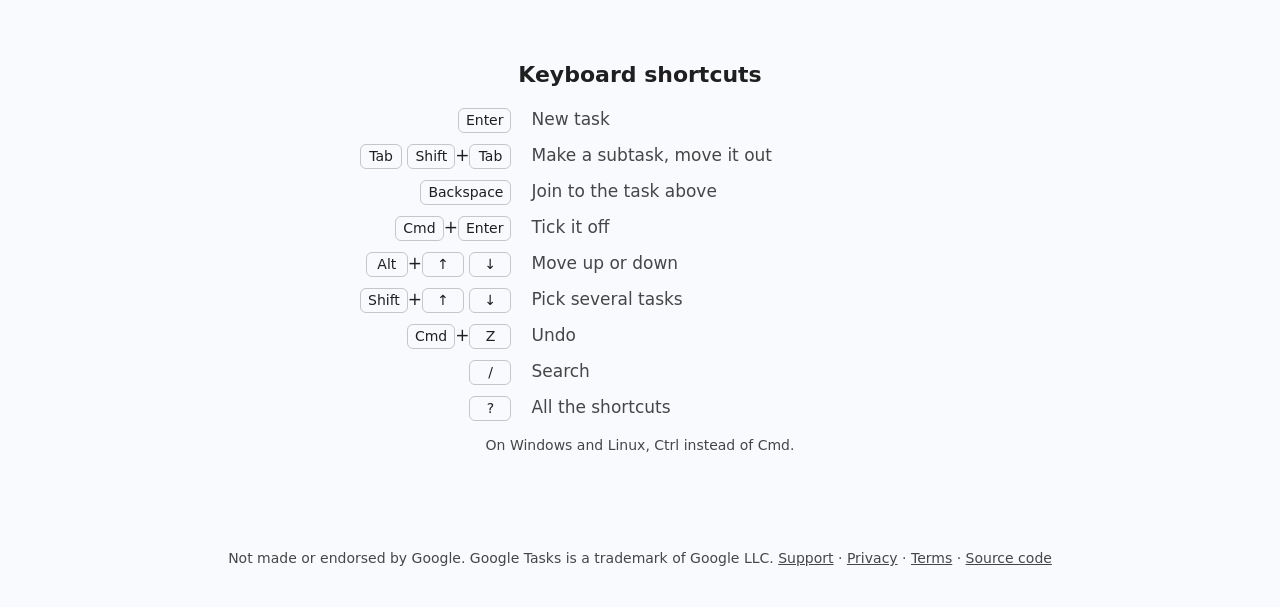
==== commit ab45fe63: "Shared lists are in everyone's Google Tasks: privacy and support The server now keeps each member's " ====
--- a/index.html
+++ b/index.html
@@ -54,7 +54,7 @@
         <li><strong>Notes and dates as you go.</strong> They appear under the task you&rsquo;re writing: Today, Tomorrow or any date.</li>
         <li><strong>Undo.</strong> Deleting, ticking, moving and joining can all be undone.</li>
         <li><strong>Find anything.</strong> Press / and type to search every list, notes included.</li>
-        <li><strong>Shared lists.</strong> Share a list with anyone with a Google account, such as a household&rsquo;s shopping, and see each other&rsquo;s changes as they&rsquo;re made. On the website for now.</li>
+        <li><strong>Shared lists.</strong> Share a list with anyone with a Google account, such as a household&rsquo;s shopping, and see each other&rsquo;s changes as they&rsquo;re made. It&rsquo;s in everyone&rsquo;s Google Tasks too. On the website for now.</li>
         <li><strong>All your accounts.</strong> Add your work and personal Google accounts and switch between them in a click. On the website for now.</li>
         <li><strong>On your phone too.</strong> Add the website to your home screen and it opens like an app. Hold a task to pick it, then tick or delete several at once.</li>
         <li><strong>Always up to date.</strong> Come back to the tab and changes made elsewhere are there.</li>
